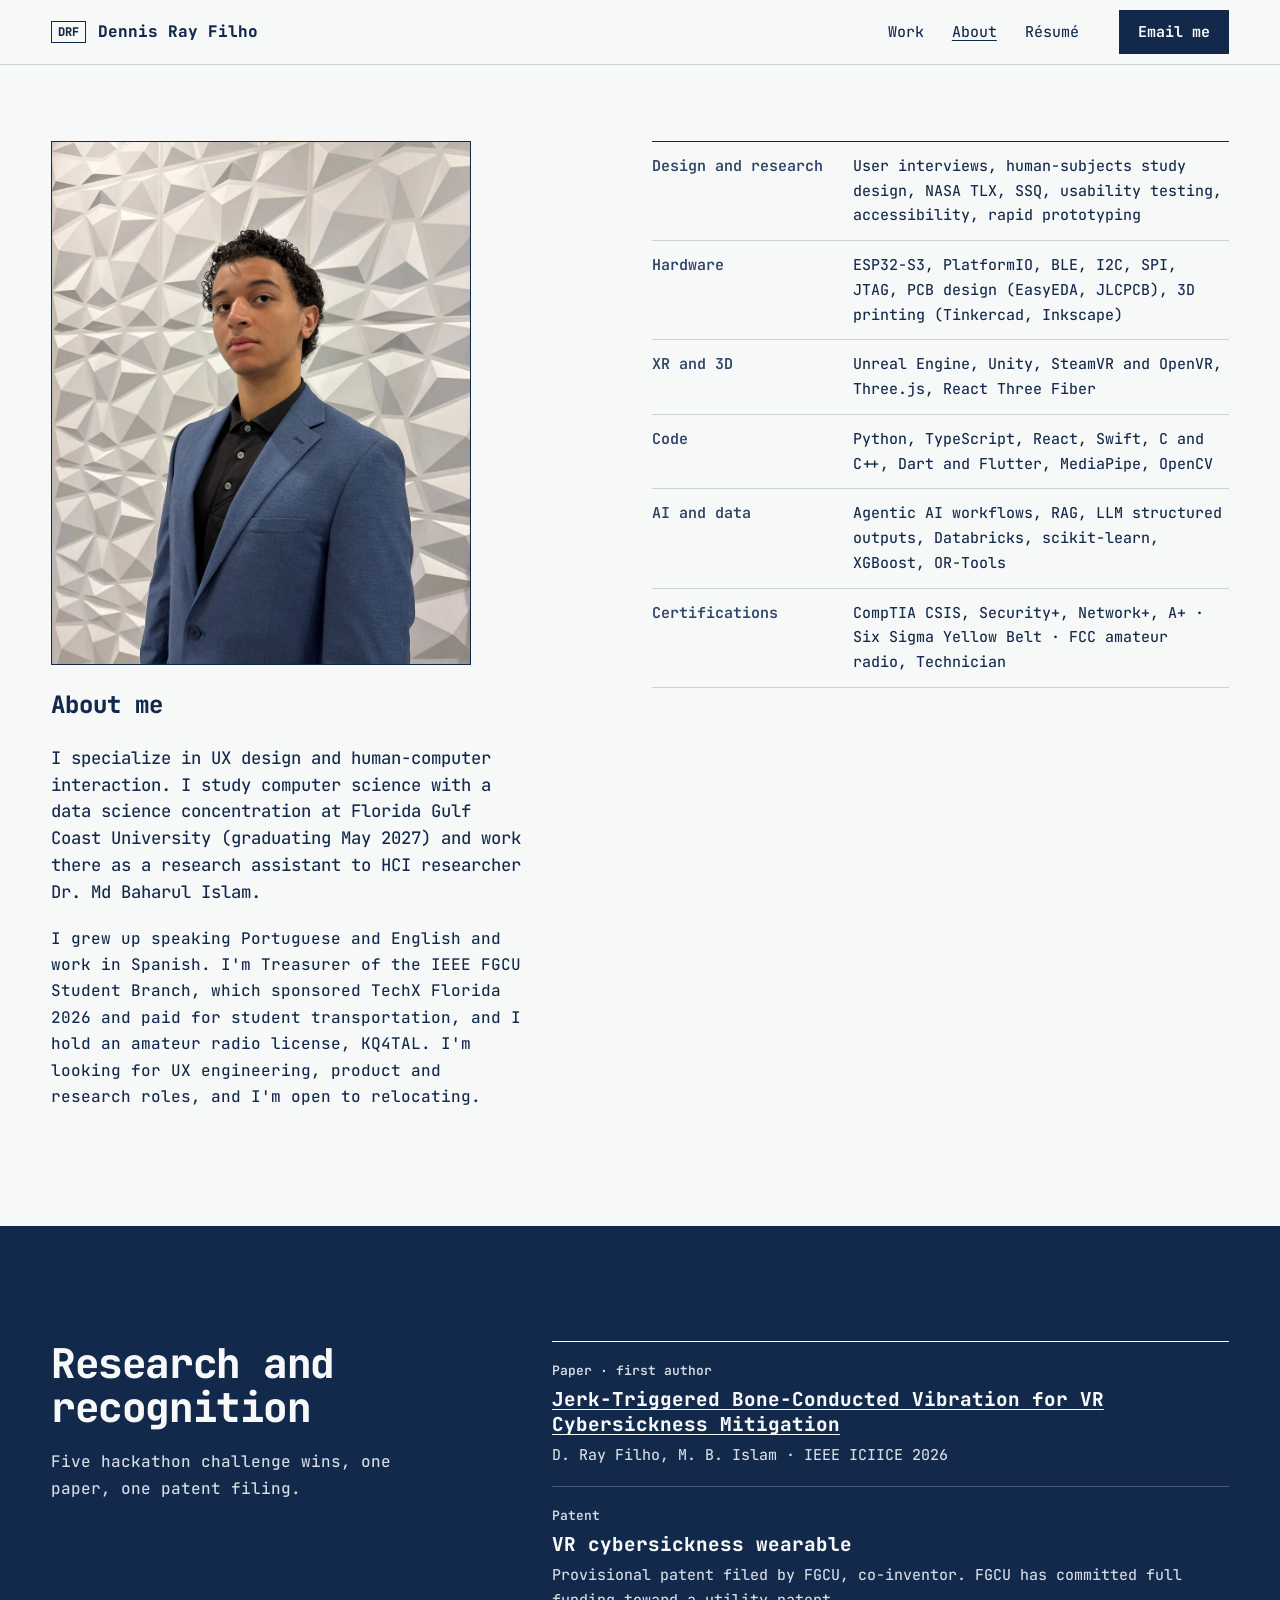
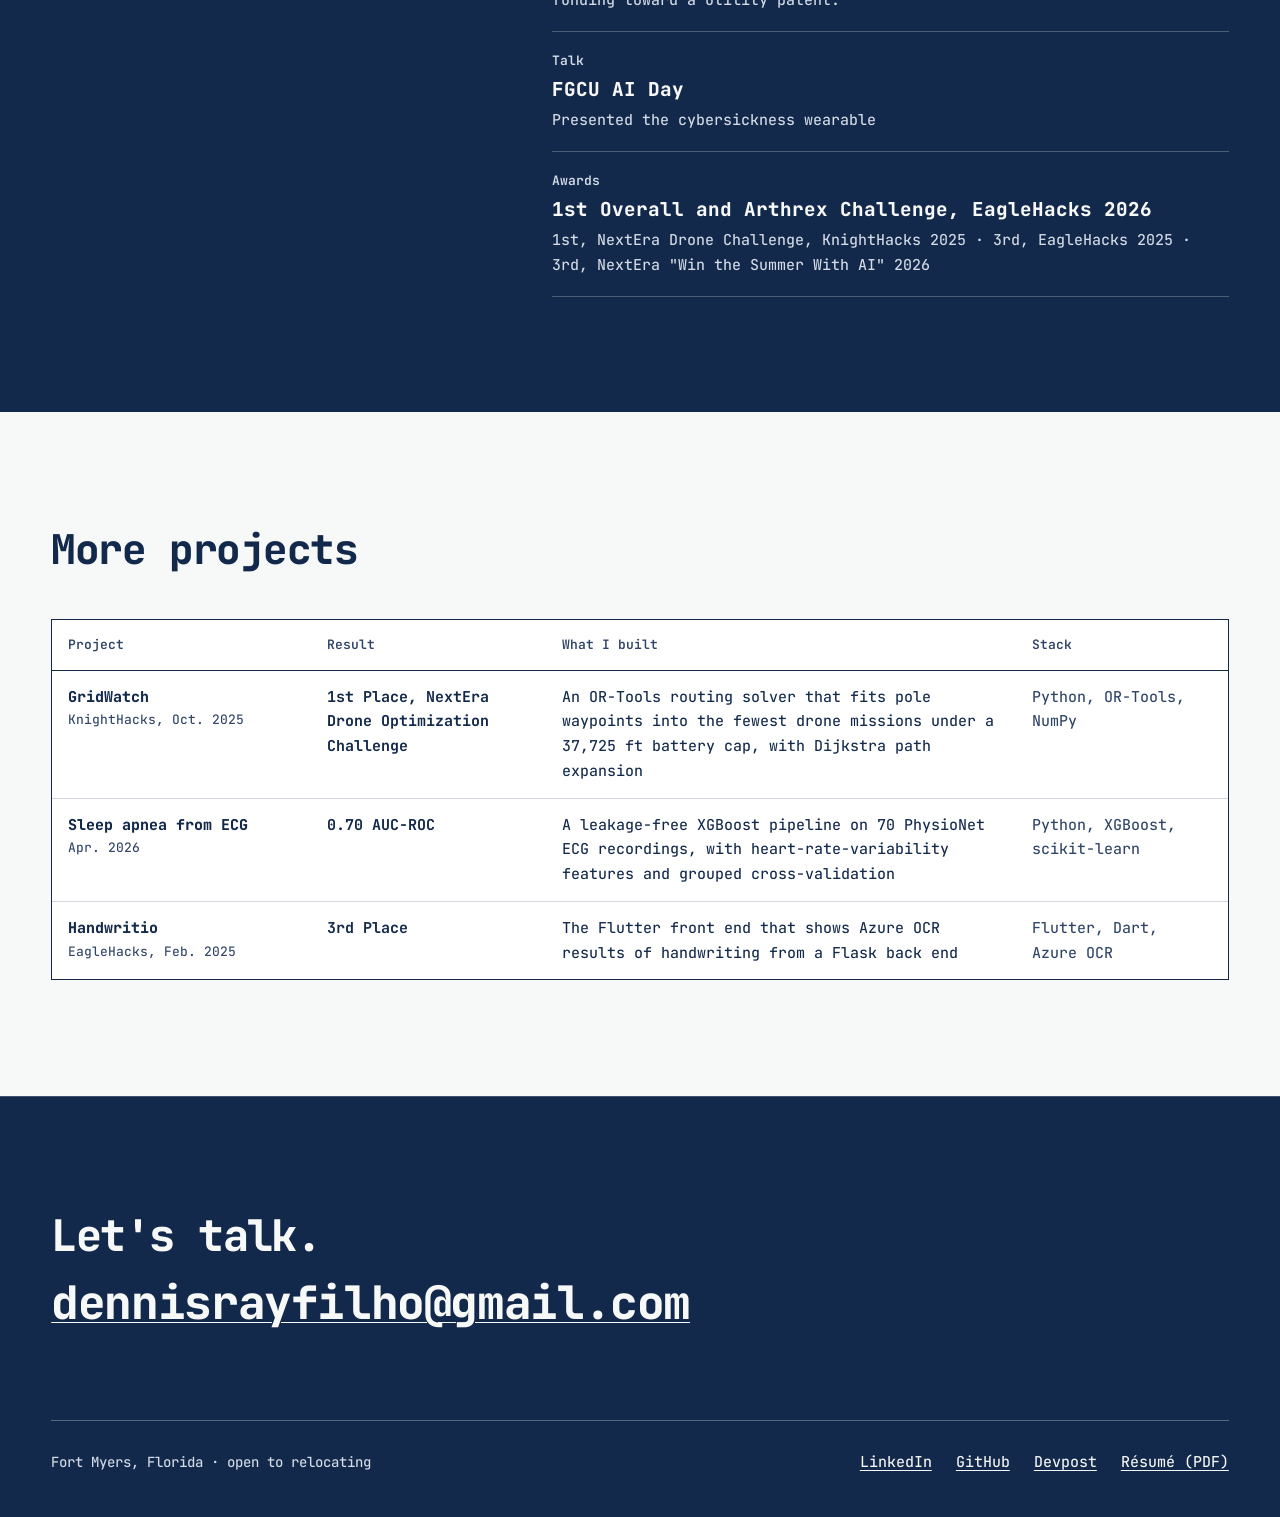
==== about.html @ 3e29326f "New portfolio: short home page with project cards and one page per project - Home: introduction (UX " ====
<!doctype html>
<html lang="en">
<head>
<meta charset="utf-8">
<meta name="viewport" content="width=device-width, initial-scale=1, viewport-fit=cover">
<title>About · Dennis Ray Filho</title>
<meta name="description" content="Dennis Ray Filho: UX design and human-computer interaction, research, awards, skills and smaller projects.">
<meta property="og:title" content="About · Dennis Ray Filho">
<meta property="og:description" content="Dennis Ray Filho: UX design and human-computer interaction, research, awards, skills and smaller projects.">
<meta property="og:image" content="https://dennisr7.github.io/assets/img/og.jpg">
<meta name="theme-color" content="#f7f8f8">
<link rel="icon" href="assets/img/favicon.svg" type="image/svg+xml">
<link rel="preconnect" href="https://fonts.googleapis.com">
<link rel="preconnect" href="https://fonts.gstatic.com" crossorigin>
<link href="https://fonts.googleapis.com/css2?family=JetBrains+Mono:wght@400..800&display=swap" rel="stylesheet">
<link rel="stylesheet" href="assets/site.css">
<script>document.documentElement.classList.add('js')</script>
</head>
<body>
<a class="skip" href="#main">Skip to content</a>

<header class="nav">
  <div class="wrap nav__bar">
    <a class="nav__name" href="index.html"><span class="mark" aria-hidden="true">DRF</span><span>Dennis Ray Filho</span></a>
    <nav aria-label="Main">
      <ul class="nav__links">
        <li><a href="index.html#work">Work</a></li>
        <li><a href="about.html" aria-current="page">About</a></li>
        <li class="opt"><a href="assets/Dennis_Ray_Filho_Resume.pdf">Résumé</a></li>
      </ul>
    </nav>
    <a class="btn btn--primary nav__cta" href="mailto:dennisrayfilho@gmail.com">Email me</a>
  </div>
</header>

<main id="main">
  <!-- about -->
  <section class="section page-top" id="about" aria-labelledby="about-h">
    <div class="wrap grid">
      <div class="span-5 stack">
        <figure class="about-photo"><img src="assets/img/headshot_portrait.webp" alt="Dennis Ray Filho in a blue blazer and black shirt, against a white geometric wall" width="960" height="1200"></figure>
        <h1 id="about-h">About me</h1>
        <p class="lead">I specialize in UX design and human-computer interaction. I study computer science with a data science concentration at Florida Gulf Coast University (graduating May 2027) and work there as a research assistant to HCI researcher Dr. Md Baharul Islam.</p>
        <p>I grew up speaking Portuguese and English and work in Spanish. I'm Treasurer of the IEEE FGCU Student Branch, which sponsored TechX Florida 2026 and paid for student transportation, and I hold an amateur radio license, KQ4TAL. I'm looking for UX engineering, product and research roles, and I'm open to relocating.</p>
      </div>
      <ul class="span-6 start-7 rows rows--long" aria-label="Skills">
        <li><span>Design and research</span><span>User interviews, human-subjects study design, NASA TLX, SSQ, usability testing, accessibility, rapid prototyping</span></li>
        <li><span>Hardware</span><span>ESP32-S3, PlatformIO, BLE, I2C, SPI, JTAG, PCB design (EasyEDA, JLCPCB), 3D printing (Tinkercad, Inkscape)</span></li>
        <li><span>XR and 3D</span><span>Unreal Engine, Unity, SteamVR and OpenVR, Three.js, React Three Fiber</span></li>
        <li><span>Code</span><span>Python, TypeScript, React, Swift, C and C++, Dart and Flutter, MediaPipe, OpenCV</span></li>
        <li><span>AI and data</span><span>Agentic AI workflows, RAG, LLM structured outputs, Databricks, scikit-learn, XGBoost, OR-Tools</span></li>
        <li><span>Certifications</span><span>CompTIA CSIS, Security+, Network+, A+ · Six Sigma Yellow Belt · FCC amateur radio, Technician</span></li>
      </ul>
    </div>
  </section>

  <!-- research and recognition -->
  <section class="section band" id="research" aria-labelledby="research-h">
    <div class="wrap grid">
      <div class="span-4 stack">
        <h2 id="research-h">Research and recognition</h2>
        <p>Five hackathon challenge wins, one paper, one patent filing.</p>
      </div>
      <ul class="span-7 start-6 pubs">
        <li><span class="t-label">Paper · first author</span><a href="https://doi.org/10.1109/ICIICE69672.2026.11565340">Jerk-Triggered Bone-Conducted Vibration for VR Cybersickness Mitigation</a><span>D. Ray Filho, M. B. Islam · IEEE ICIICE 2026</span></li>
        <li><span class="t-label">Patent</span><b>VR cybersickness wearable</b><span>Provisional patent filed by FGCU, co-inventor. FGCU has committed full funding toward a utility patent.</span></li>
        <li><span class="t-label">Talk</span><b>FGCU AI Day</b><span>Presented the cybersickness wearable</span></li>
        <li><span class="t-label">Awards</span><b>1st Overall and Arthrex Challenge, EagleHacks 2026</b><span>1st, NextEra Drone Challenge, KnightHacks 2025 · 3rd, EagleHacks 2025 · 3rd, NextEra "Win the Summer With AI" 2026</span></li>
      </ul>
    </div>
  </section>

  <!-- more work: a table, because these are facts to scan -->
  <section class="section" id="more" aria-labelledby="more-h">
    <div class="wrap">
      <div class="section-head"><h2 id="more-h">More projects</h2></div>
      <div class="table-wrap">
        <table class="projects">
          <thead><tr><th scope="col">Project</th><th scope="col">Result</th><th scope="col">What I built</th><th scope="col">Stack</th></tr></thead>
          <tbody>
            <tr><th scope="row">GridWatch<small>KnightHacks, Oct. 2025</small></th><td>1st Place, NextEra Drone Optimization Challenge</td><td>An OR-Tools routing solver that fits pole waypoints into the fewest drone missions under a 37,725 ft battery cap, with Dijkstra path expansion</td><td>Python, OR-Tools, NumPy</td></tr>
            <tr><th scope="row">Sleep apnea from ECG<small>Apr. 2026</small></th><td>0.70 AUC-ROC</td><td>A leakage-free XGBoost pipeline on 70 PhysioNet ECG recordings, with heart-rate-variability features and grouped cross-validation</td><td>Python, XGBoost, scikit-learn</td></tr>
            <tr><th scope="row">Handwritio<small>EagleHacks, Feb. 2025</small></th><td>3rd Place</td><td>The Flutter front end that shows Azure OCR results of handwriting from a Flask back end</td><td>Flutter, Dart, Azure OCR</td></tr>
          </tbody>
        </table>
      </div>
    </div>
  </section>
</main>

<footer class="foot" id="contact" aria-labelledby="contact-h">
  <div class="wrap">
    <h2 id="contact-h" class="foot__h">Let's talk.</h2>
    <a class="foot__mail" href="mailto:dennisrayfilho@gmail.com">dennisrayfilho@gmail.com</a>
    <div class="foot__row">
      <p>Fort Myers, Florida · open to relocating</p>
      <ul>
        <li><a href="https://www.linkedin.com/in/dennis-ray-filho-09258727b">LinkedIn</a></li>
        <li><a href="https://github.com/dennisr7">GitHub</a></li>
        <li><a href="https://devpost.com/dennisr7">Devpost</a></li>
        <li><a href="assets/Dennis_Ray_Filho_Resume.pdf">Résumé (PDF)</a></li>
      </ul>
    </div>
  </div>
</footer>
</body>
</html>
---- assets/site.css ----
/* Dennis Ray Filho, portfolio.
   Look borrowed from the Hook site (v6) on purpose: the earhook is the same design, so the portfolio
   speaks the device's language. Navy ink on drafting paper, JetBrains Mono, square corners,
   ruled strips instead of cards, one navy band as the accent.
   Light only: the turning frames and the photos are rendered on this paper colour. */

:root {
  --paper: #f7f8f8;
  --surface: #ffffff;
  --ink: #13294b;
  --muted: #2f4466;
  --rule: color-mix(in srgb, var(--ink) 18%, transparent);
  --rule-strong: var(--ink);
  --band: #13294b;
  --band-ink: #f7f8f8;
  --band-muted: #d6dde7;
  --font: "JetBrains Mono", ui-monospace, "SFMono-Regular", Menlo, Consolas, monospace;
  --gutter: clamp(16px, 2vw, 24px);
  --pad: clamp(16px, 4vw, 80px);
  --sec: clamp(64px, 9vw, 128px);
  --nav-h: 64px;
}

*, *::before, *::after { box-sizing: border-box; }
html { -webkit-text-size-adjust: 100%; scroll-padding-top: calc(var(--nav-h) + 16px); }
@media (prefers-reduced-motion: no-preference) { html { scroll-behavior: smooth; } }
body { margin: 0; background: var(--paper); color: var(--ink); font-family: var(--font); font-size: 16px; line-height: 1.65; font-weight: 450; }
img, svg, canvas { max-width: 100%; }
h1, h2, h3 { margin: 0; font-weight: 750; color: var(--ink); text-wrap: balance; }
h2 { font-size: clamp(28px, 3.2vw, 46px); line-height: 1.08; letter-spacing: -0.035em; }
h3 { font-size: clamp(17px, 1.4vw, 20px); line-height: 1.3; letter-spacing: -0.01em; }
p { margin: 0; max-width: 62ch; }
a { color: var(--ink); text-decoration: underline; text-underline-offset: 3px; text-decoration-thickness: 1px; }
a:hover { text-decoration-thickness: 2px; }
b { font-weight: 700; }

/* every control shows it can be used, and where the keyboard is */
a[href], button, summary, label[for] { cursor: pointer; }
button[disabled] { cursor: not-allowed; }
:focus-visible { outline: 2px solid var(--ink); outline-offset: 3px; }
.band :focus-visible, .foot :focus-visible { outline-color: var(--band-ink); }

.skip { position: absolute; left: 12px; top: -60px; z-index: 50; background: var(--ink); color: var(--paper); padding: 10px 14px; }
.skip:focus { top: 12px; }

.wrap { width: 100%; max-width: 1360px; margin-inline: auto; padding-inline: var(--pad); }
.grid { display: grid; grid-template-columns: repeat(12, minmax(0, 1fr)); column-gap: var(--gutter); row-gap: 28px; }
.grid > * { grid-column: 1 / -1; min-width: 0; }
@media (min-width: 1024px) {
  /* the span sets the end and the start class the start, so the two combine */
  .grid > [class*="span-"] { grid-column-start: auto; }
  .span-3 { grid-column-end: span 3; } .span-4 { grid-column-end: span 4; } .span-5 { grid-column-end: span 5; }
  .span-6 { grid-column-end: span 6; } .span-7 { grid-column-end: span 7; } .span-8 { grid-column-end: span 8; }
  .grid > .span-12 { grid-column: 1 / -1; }
  .grid > .start-5 { grid-column-start: 5; } .grid > .start-9 { grid-column-start: 9; } .grid > .start-6 { grid-column-start: 6; } .grid > .start-7 { grid-column-start: 7; } .grid > .start-8 { grid-column-start: 8; }
}
.stack { display: grid; gap: 20px; align-content: start; }

/* small lowercase labels, as on the Hook's figures; no wide tracking */
.t-label { display: block; font-size: 13px; font-weight: 600; color: var(--muted); letter-spacing: 0; }
.lead { font-size: clamp(17px, 1.35vw, 19px); line-height: 1.55; }
.meta { font-size: 13px; color: var(--muted); }
.note { padding: 12px 0; border-top: 1px solid var(--rule); border-bottom: 1px solid var(--rule); font-size: 15px; }

/* ---------- buttons: square, navy, 44px tall ---------- */
.btn { display: inline-flex; align-items: center; justify-content: center; min-height: 44px; padding: 10px 22px; border: 1.5px solid var(--ink); font: inherit; font-size: 15px; font-weight: 700; text-decoration: none; line-height: 1.2; transition: background .15s, color .15s; }
.btn--primary { background: var(--ink); color: var(--paper); }
.btn--primary:hover { background: #0b1a33; color: var(--paper); }
.btn--secondary, .btn--small { background: var(--surface); color: var(--ink); border-color: var(--rule); }
.btn--secondary:hover, .btn--small:hover { border-color: var(--ink); }
.btn:active { transform: translateY(1px); }
.btn--small { min-height: 44px; padding: 8px 14px; font-size: 13px; }
.btn-row { display: flex; flex-wrap: wrap; gap: 12px; }

/* ---------- nav ---------- */
.nav { position: fixed; inset: 0 0 auto; z-index: 20; background: color-mix(in srgb, var(--paper) 94%, transparent); border-bottom: 1px solid var(--rule); }
.nav__bar { height: var(--nav-h); display: flex; align-items: center; gap: 28px; }
.nav__name { display: inline-flex; align-items: center; gap: 12px; font-weight: 750; text-decoration: none; min-height: 44px; }
.mark { border: 1.5px solid var(--ink); padding: 1px 6px; font-size: 12px; line-height: 1.5; }
.nav nav { margin-left: auto; }
.nav__links { list-style: none; margin: 0; padding: 0; display: flex; gap: 4px; }
.nav__links a { display: inline-flex; align-items: center; min-height: 44px; padding: 0 12px; text-decoration: none; font-size: 15px; }
.nav__links a:hover, .nav__links a[aria-current] { text-decoration: underline; }
.nav__cta { padding-inline: 18px; }
@media (max-width: 860px) { .nav__links .opt { display: none; } }
@media (max-width: 560px) {
  .nav__bar { gap: 8px; }
  .nav__name span:last-child { display: none; }
  .nav__links a { padding: 0 10px; font-size: 14px; }
  .nav__cta { padding-inline: 12px; font-size: 14px; }
}

/* ---------- sections ---------- */
.section, .case { padding-block: var(--sec); }
.section-head { display: grid; gap: 14px; margin-bottom: clamp(28px, 4vw, 48px); max-width: 62ch; }
.case + .case, .case + .section, .section + .case, .section + .section { border-top: 1px solid var(--rule); }
.band + .section, .section + .band, .case + .band, .band + .case { border-top: 0; }
.case--surface { background: var(--surface); }
.case__head { margin-bottom: clamp(36px, 5vw, 64px); align-items: start; }
.case__head h2 { margin-top: 14px; font-size: clamp(30px, 3.8vw, 54px); letter-spacing: -0.04em; }

/* ---------- the opening: the scroll stage (from the Hook site) ---------- */
.scrub { position: relative; height: 420vh; background: var(--paper); }
.scrub__stage { position: sticky; top: 0; height: 100vh; height: 100svh; overflow: hidden; }
.scrub__grid { height: 100%; display: grid; grid-template-columns: repeat(12, minmax(0, 1fr)); column-gap: var(--gutter); align-items: center; padding-top: var(--nav-h); }
.scrub__copy { grid-column: 1 / span 5; position: relative; height: min(560px, 74svh); }
.scrub__chap { position: absolute; left: 0; right: 0; top: 50%; transform: translateY(calc(-50% + 16px)); opacity: 0; visibility: hidden; transition: opacity .45s ease, transform .45s ease, visibility 0s linear .45s; display: grid; gap: 18px; }
.scrub__chap.is-on { opacity: 1; visibility: visible; transform: translateY(-50%); transition: opacity .45s ease, transform .45s ease, visibility 0s; }
.scrub__chap h1 { font-size: clamp(34px, 4.2vw, 62px); line-height: 1.04; letter-spacing: -0.045em; }
.scrub__chap h2 { font-size: clamp(28px, 3vw, 44px); }
.scrub__chap p { color: var(--muted); max-width: 46ch; }
.scrub__chap .btn-row { margin-top: 10px; }
.scrub__view { grid-column: 6 / span 7; position: relative; aspect-ratio: 1 / 1; width: min(100%, calc(100svh - 112px)); justify-self: center; }
.scrub__view > * { position: absolute; inset: 0; width: 100%; height: 100%; display: block; }
.scrub__view canvas:not(.is-ready) { opacity: 0; }
.scrub__view svg { overflow: visible; pointer-events: none; }
.scrub__meter { position: absolute; left: 0; bottom: 0; display: flex; gap: 6px; }
.scrub__meter i { width: 18px; height: 2px; background: var(--rule); transition: background .3s; }
.scrub__meter i.is-on { background: var(--ink); }
.co { opacity: 0; transition: opacity .35s ease; }
.co.is-on { opacity: 1; }
.co polyline { stroke: var(--ink); stroke-width: 1.6; fill: none; vector-effect: non-scaling-stroke; }
.co circle { fill: var(--paper); stroke: var(--ink); stroke-width: 1.6; vector-effect: non-scaling-stroke; }
.co text { font-family: var(--font); font-size: 22px; fill: var(--ink); }
@media (max-width: 1023px) {
  .scrub { height: 380vh; }
  .scrub__grid { grid-template-columns: minmax(0, 1fr); grid-template-rows: auto minmax(0, 1fr); align-items: stretch; padding-top: calc(var(--nav-h) + 4px); padding-bottom: 16px; }
  .scrub__view { grid-column: 1; grid-row: 1; width: min(100%, 40svh); align-self: center; }
  .scrub__copy { grid-column: 1; grid-row: 2; height: auto; min-height: 0; }
  .scrub__chap { top: 8px; transform: translateY(12px); gap: 12px; }
  .scrub__chap.is-on { transform: none; }
  .scrub__chap h1 { font-size: clamp(27px, 6.6vw, 42px); }
  .scrub__chap h2 { font-size: clamp(23px, 5.4vw, 32px); }
  .scrub__chap p { font-size: 15px; line-height: 1.55; }
  .scrub__meter { display: none; }
  .co text { font-size: 30px; }
}
@media (max-width: 639px) { html.js:not(.calm) .scrub__chap .btn--secondary { display: none; } }   /* the résumé stays one tap away in the nav */
@media (max-width: 380px) { .scrub__chap p { font-size: 14px; } .scrub__chap .btn { padding-inline: 14px; } }
/* without the script, or with reduced motion: one still frame, every chapter in order */
html:not(.js) .scrub, html.calm .scrub { height: auto; }
html:not(.js) .scrub__stage, html.calm .scrub__stage { position: static; height: auto; overflow: visible; }
html:not(.js) .scrub__grid, html.calm .scrub__grid { height: auto; padding-block: calc(var(--nav-h) + 40px) 40px; align-items: start; }
html:not(.js) .scrub__copy, html.calm .scrub__copy { height: auto; display: grid; gap: 40px; }
html:not(.js) .scrub__chap, html.calm .scrub__chap { position: static; opacity: 1; visibility: visible; transform: none; }
html:not(.js) .scrub__meter, html.calm .scrub__meter, html:not(.js) .scrub__chap .dup, html.calm .scrub__chap .dup { display: none; }
@media (max-width: 1023px) { html:not(.js) .scrub__copy, html.calm .scrub__copy { grid-row: 2; } }
@media (min-width: 1024px) { html:not(.js) .scrub__view, html.calm .scrub__view { position: sticky; top: calc(var(--nav-h) + 24px); } }

/* ---------- ruled strips, the Hook's "four" ---------- */
.strip { list-style: none; margin: 0; padding: 0; display: grid; border: 1.5px solid var(--ink); background: var(--surface); }
.strip > li { display: grid; gap: 8px; align-content: start; padding: clamp(18px, 2vw, 28px); border-left: 1.5px solid var(--ink); }
.strip > li:first-child { border-left: 0; }
.strip__n { font-size: clamp(28px, 3vw, 40px); font-weight: 800; line-height: 1; letter-spacing: -0.03em; }
.strip b { font-size: clamp(17px, 1.4vw, 20px); line-height: 1.25; }
.strip span:not(.strip__n) { color: var(--muted); font-size: 15px; }
.strip--4 { grid-template-columns: repeat(4, minmax(0, 1fr)); }
.index > li { padding: 0; }
.index a { display: grid; gap: 10px; align-content: start; height: 100%; padding: clamp(18px, 2vw, 28px); text-decoration: none; transition: background .15s; }
.index a:hover { background: color-mix(in srgb, var(--ink) 5%, var(--surface)); }
.index a:hover b { text-decoration: underline; text-underline-offset: 4px; }
.strip--stack > li { border-left: 0; border-top: 1.5px solid var(--ink); grid-template-columns: 56px minmax(0, 1fr); column-gap: 14px; row-gap: 4px; }
.strip--stack > li:first-child { border-top: 0; }
.conds { align-self: start; }
.strip--stack .strip__n { grid-row: span 2; }
@media (max-width: 1023px) and (min-width: 640px) {
  .strip--4 { grid-template-columns: repeat(2, minmax(0, 1fr)); }
  .strip--4 > li:nth-child(3) { border-left: 0; }
  .strip--4 > li:nth-child(n+3) { border-top: 1.5px solid var(--ink); }
}
@media (max-width: 639px) {
  .strip--4 { grid-template-columns: minmax(0, 1fr); }
  .strip--4 > li { border-left: 0; border-top: 1.5px solid var(--ink); }
  .strip--4 > li:first-child { border-top: 0; }
  .index a { grid-template-columns: 48px minmax(0, 1fr); column-gap: 12px; row-gap: 4px; padding: 16px; }
  .index .strip__n { grid-row: span 2; font-size: 26px; }
}

/* ---------- rows: name left, value right ---------- */
.rows { list-style: none; margin: 0; padding: 0; border-top: 1.5px solid var(--ink); }
.rows > li { display: grid; grid-template-columns: minmax(84px, 28%) minmax(0, 1fr); gap: 16px; padding: 12px 0; border-bottom: 1px solid var(--rule); font-size: 15px; }
.rows > li > span:first-child { color: var(--muted); font-weight: 600; }
.rows a { overflow-wrap: anywhere; }
.rows--long > li { grid-template-columns: minmax(120px, 32%) minmax(0, 1fr); }
@media (max-width: 639px) { .rows--long > li { grid-template-columns: minmax(0, 1fr); gap: 2px; } }

/* ---------- case bodies ---------- */
.body { margin-top: clamp(48px, 6vw, 80px); row-gap: 20px; }
.body > h3 { padding-top: 4px; }
.body > :not(h3) { margin-bottom: clamp(28px, 4vw, 52px); }
@media (min-width: 1024px) { .body > h3 { grid-column: 1 / span 3; } }
.txt { display: grid; gap: 16px; }
.decisions { margin: 0; display: grid; border-top: 1.5px solid var(--ink); }
.decisions > div { display: grid; grid-template-columns: minmax(0, 15ch) minmax(0, 1fr); gap: 20px; padding: 16px 0; border-bottom: 1px solid var(--rule); }
.decisions dt { font-weight: 700; }
.decisions dd { margin: 0; color: var(--muted); }
@media (max-width: 639px) { .decisions > div { grid-template-columns: minmax(0, 1fr); gap: 4px; } }

/* photographs, two side by side; the prototype gets the larger share */
.photos { display: grid; grid-template-columns: 7fr 4fr; gap: var(--gutter); align-items: end; }
@media (max-width: 767px) { .photos { grid-template-columns: minmax(0, 1fr); } }
.photo { margin: 0; }
.photo img { display: block; width: 100%; height: auto; background: var(--surface); }
.photo figcaption, .shots figcaption { margin-top: 10px; font-size: 13px; color: var(--muted); }
.photo--drawing img { background: transparent; mix-blend-mode: multiply; max-width: 420px; }

/* the timing chart */
.chart { margin: 0; border: 1.5px solid var(--ink); background: var(--surface); }
.chart svg { display: block; width: 100%; height: auto; padding: 12px 8px 0; }
.chart .ax { font-family: var(--font); font-size: 12px; fill: var(--muted); }
.chart .c-acc, .chart .c-jerk { fill: none; stroke: var(--ink); stroke-width: 2; }
.chart .c-acc { stroke-dasharray: 5 4; }
.chart .base { stroke: var(--rule); }
.chart .burst rect { fill: var(--ink); }
.chart .burst text { font-family: var(--font); font-size: 12px; fill: var(--muted); }
.chart .playhead { stroke: var(--ink); stroke-width: 1; opacity: 0; }
.chart.is-playing .burst { opacity: .18; }
.chart.is-playing .burst.is-hit { opacity: 1; transition: opacity .15s; }
.chart.is-playing .playhead { opacity: .5; }
.chart figcaption { display: flex; flex-wrap: wrap; align-items: center; justify-content: space-between; gap: 10px 16px; padding: 10px 14px; border-top: 1px solid var(--rule); font-size: 13px; color: var(--muted); }
html:not(.js) [data-replay], html.calm [data-replay] { display: none; }

/* the gesture pipeline: five steps on one ruled line */
.pipe { list-style: none; margin: 8px 0 0; padding: 0; display: grid; grid-template-columns: repeat(5, minmax(0, 1fr)); border: 1.5px solid var(--ink); background: var(--surface); counter-reset: s; }
.pipe li { padding: 14px; border-left: 1px solid var(--rule); display: grid; gap: 4px; align-content: start; font-size: 14px; }
.pipe li:first-child { border-left: 0; }
.pipe li::before { counter-increment: s; content: counter(s); font-weight: 800; font-size: 20px; line-height: 1; }
.pipe span { color: var(--muted); }
@media (max-width: 1180px) {
  .pipe { grid-template-columns: minmax(0, 1fr); }
  .pipe li { border-left: 0; border-top: 1px solid var(--rule); grid-template-columns: 28px minmax(0, 12ch) minmax(0, 1fr); column-gap: 12px; align-items: baseline; }
  .pipe li:first-child { border-top: 0; }
}
@media (max-width: 480px) { .pipe li { grid-template-columns: 28px minmax(0, 1fr); } .pipe li span { grid-column: 2; } }

/* the EV reframe: two large ruled halves */
.reframe { display: grid; grid-template-columns: repeat(2, minmax(0, 1fr)); border: 1.5px solid var(--ink); }
.reframe > div { display: grid; gap: 12px; align-content: start; padding: clamp(20px, 3vw, 40px); }
.reframe > div + div { border-left: 1.5px solid var(--ink); background: var(--ink); color: var(--band-ink); }
.reframe > div + div .t-label, .reframe > div + div span:not(.t-label) { color: var(--band-muted); }
.reframe b { font-size: clamp(22px, 2.4vw, 34px); line-height: 1.15; letter-spacing: -0.03em; }
.reframe span:not(.t-label) { color: var(--muted); }
@media (max-width: 639px) { .reframe { grid-template-columns: minmax(0, 1fr); } .reframe > div + div { border-left: 0; border-top: 1.5px solid var(--ink); } }

/* accessibility: two projects side by side */
.pair { display: grid; grid-template-columns: repeat(2, minmax(0, 1fr)); gap: clamp(28px, 5vw, 80px); border-top: 1.5px solid var(--ink); padding-top: 28px; }
@media (max-width: 767px) { .pair { grid-template-columns: minmax(0, 1fr); } }
.pair h3 { font-size: clamp(22px, 2vw, 28px); letter-spacing: -0.03em; }

/* more projects: a table; on a phone each row becomes a block */
.table-wrap { border: 1.5px solid var(--ink); background: var(--surface); }
.projects { width: 100%; border-collapse: collapse; font-size: 15px; }
.projects th, .projects td { text-align: left; vertical-align: top; padding: 14px 16px; border-bottom: 1px solid var(--rule); }
.projects tbody tr:last-child > * { border-bottom: 0; }
.projects thead th { font-size: 13px; color: var(--muted); font-weight: 600; border-bottom: 1.5px solid var(--ink); }
.projects tbody th { font-weight: 750; width: 22%; }
.projects tbody th small { display: block; font-weight: 450; font-size: 13px; color: var(--muted); }
.projects td:nth-child(2) { font-weight: 700; width: 20%; }
.projects td:last-child { color: var(--muted); width: 18%; }
@media (max-width: 767px) {
  .projects thead { position: absolute; width: 1px; height: 1px; overflow: hidden; clip: rect(0 0 0 0); }
  .projects tr { display: grid; gap: 6px; padding: 16px; border-bottom: 1px solid var(--rule); }
  .projects tbody tr:last-child { border-bottom: 0; }
  .projects th, .projects td { display: block; padding: 0; border: 0; width: auto !important; }
}

/* ---------- the navy band ---------- */
.band { background: var(--band); color: var(--band-ink); }
.band h2, .band h3, .band b, .band .strip__n { color: var(--band-ink); }
.band p, .band .t-label { color: var(--band-muted); }
.band a { color: var(--band-ink); }
.stats { margin: 0; display: grid; grid-template-columns: repeat(2, minmax(0, 1fr)); border-top: 1.5px solid var(--band-ink); }
.stats > div { padding: 18px 0 20px; border-bottom: 1px solid color-mix(in srgb, var(--band-ink) 25%, transparent); display: grid; gap: 6px; }
.stats > div:nth-child(odd) { padding-right: 16px; }
.stats > div:nth-child(even) { padding-left: 16px; border-left: 1px solid color-mix(in srgb, var(--band-ink) 25%, transparent); }
.stats dt { font-size: 13px; color: var(--band-muted); order: 2; }
.stats dd { margin: 0; font-size: clamp(30px, 3.6vw, 52px); font-weight: 800; line-height: 1; letter-spacing: -0.04em; }
.shots { display: grid; grid-template-columns: 5fr 3fr 4fr; gap: var(--gutter); align-items: end; margin-top: clamp(24px, 4vw, 48px); }
.shots figure { margin: 0; }
.shots img { display: block; width: 100%; height: auto; background: var(--surface); }
.band .shots figcaption { color: var(--band-muted); }
@media (max-width: 767px) { .shots { grid-template-columns: minmax(0, 1fr) minmax(0, 1fr); } .shots figure:first-child { grid-column: 1 / -1; } }
.pubs { list-style: none; margin: 0; padding: 0; border-top: 1.5px solid var(--band-ink); }
.pubs li { display: grid; gap: 6px; padding: 18px 0; border-bottom: 1px solid color-mix(in srgb, var(--band-ink) 25%, transparent); }
.pubs a, .pubs b { font-size: clamp(17px, 1.5vw, 21px); font-weight: 750; line-height: 1.3; }
.pubs span:not(.t-label) { color: var(--band-muted); font-size: 15px; }

/* ---------- footer ---------- */
.foot { background: var(--band); color: var(--band-ink); padding-block: clamp(64px, 9vw, 120px) 32px; border-top: 1px solid color-mix(in srgb, var(--band-ink) 20%, transparent); }
.foot a { color: var(--band-ink); }
.foot__h { color: var(--band-ink); font-size: clamp(30px, 3.4vw, 48px); }
.foot__mail { display: inline-block; margin-top: 16px; font-size: clamp(20px, 3.6vw, 48px); font-weight: 750; letter-spacing: -0.03em; line-height: 1.2; overflow-wrap: anywhere; }
.foot__row { margin-top: clamp(48px, 7vw, 96px); padding-top: 20px; border-top: 1px solid color-mix(in srgb, var(--band-ink) 30%, transparent); display: flex; flex-wrap: wrap; justify-content: space-between; align-items: center; gap: 12px 32px; }
.foot__row p { color: var(--band-muted); font-size: 14px; }
.foot__row ul { list-style: none; margin: 0; padding: 0; display: flex; flex-wrap: wrap; gap: 0 24px; }
.foot__row ul a { display: inline-flex; align-items: center; min-height: 44px; font-size: 15px; }

/* ---------- home: the introduction ---------- */
.intro { padding-block: calc(var(--nav-h) + clamp(40px, 7vw, 104px)) 0; }
.intro__grid { align-items: end; }
.intro h1 { font-size: clamp(34px, 4.6vw, 66px); line-height: 1.04; letter-spacing: -0.045em; }
.intro__text .lead { color: var(--muted); }
.intro__text .btn-row { margin-top: 8px; }
.portrait { margin: 0; }
.portrait img { display: block; width: 100%; height: auto; aspect-ratio: 4 / 5; object-fit: cover; border: 1.5px solid var(--ink); background: var(--surface); }
@media (max-width: 1023px) {
  .portrait { grid-row: 1; max-width: 220px; }
}
/* highlights: a ruled sheet; the 1.5px gaps are the rules, so any column count stays closed */
.facts { list-style: none; margin: clamp(40px, 6vw, 80px) 0 0; padding: 0; display: grid; grid-template-columns: repeat(3, minmax(0, 1fr)); gap: 1.5px; background: var(--ink); border: 1.5px solid var(--ink); }
.facts > li { background: var(--surface); padding: clamp(16px, 2vw, 26px); display: grid; gap: 6px; align-content: start; }
.facts b { font-size: clamp(17px, 1.4vw, 20px); line-height: 1.25; }
.facts span:not(.t-label) { color: var(--muted); font-size: 15px; }
@media (max-width: 1023px) { .facts { grid-template-columns: repeat(2, minmax(0, 1fr)); } }
@media (max-width: 639px) { .facts { grid-template-columns: minmax(0, 1fr); } }

/* ---------- home: project cards, each opens its own page ---------- */
.cards { display: grid; grid-template-columns: repeat(2, minmax(0, 1fr)); gap: var(--gutter); }
.card { display: grid; grid-template-rows: auto 1fr; border: 1.5px solid var(--ink); background: var(--surface); color: var(--ink); text-decoration: none; transition: background .15s; }
.card:hover { background: color-mix(in srgb, var(--ink) 4%, var(--surface)); }
.card:hover h3 { text-decoration: underline; text-underline-offset: 4px; text-decoration-thickness: 2px; }
.card__media { aspect-ratio: 16 / 10; overflow: hidden; border-bottom: 1.5px solid var(--ink); background: var(--paper); }
.card__media img { display: block; width: 100%; height: 100%; object-fit: cover; }
.card__media--paper { background: #fff; }
.card__media--paper img { object-position: 50% 58%; }
.card__media--or img { object-position: 58% 50%; }
.card__body { display: grid; gap: 10px; align-content: start; padding: clamp(18px, 2.2vw, 30px); }
.card__body h3 { font-size: clamp(21px, 2vw, 28px); line-height: 1.15; letter-spacing: -0.03em; }
.card__body p { color: var(--muted); }
.card__meta { margin-top: 6px; font-size: 13px; color: var(--muted); }
.card--lead { grid-column: 1 / -1; grid-template-columns: minmax(0, 7fr) minmax(0, 5fr); grid-template-rows: none; }
.card--lead .card__media { aspect-ratio: auto; min-height: 100%; height: clamp(320px, 36vw, 520px); border-bottom: 0; border-right: 1.5px solid var(--ink); }
.card--lead .card__body { align-content: center; }
.card--lead h3 { font-size: clamp(24px, 2.6vw, 38px); }
@media (max-width: 767px) {
  .cards { grid-template-columns: minmax(0, 1fr); }
  .card--lead { grid-template-columns: minmax(0, 1fr); grid-template-rows: auto 1fr; }
  .card--lead .card__media { height: auto; min-height: 0; aspect-ratio: 16 / 10; border-right: 0; border-bottom: 1.5px solid var(--ink); }
}
.after-cards { margin-top: 28px; color: var(--muted); }
.credits { margin-top: 10px; font-size: 13px; color: var(--muted); max-width: 90ch; }

/* ---------- project and about pages ---------- */
.page-top { padding-top: calc(var(--nav-h) + clamp(40px, 6vw, 88px)); }
.case__head h1 { margin-top: 14px; font-size: clamp(32px, 4.4vw, 62px); line-height: 1.04; letter-spacing: -0.045em; }

.hero-fig { margin: 0 0 clamp(8px, 2vw, 16px); }
.hero-fig img { display: block; width: 100%; height: auto; border: 1.5px solid var(--ink); }
.hero-fig figcaption { margin-top: 10px; font-size: 13px; color: var(--muted); }
.loop { list-style: none; margin: 8px 0 0; padding: 0; display: grid; grid-template-columns: repeat(4, minmax(0, 1fr)); border: 1.5px solid var(--ink); background: var(--surface); counter-reset: s; }
.loop li { padding: 14px; border-left: 1px solid var(--rule); display: grid; gap: 4px; align-content: start; font-size: 14px; }
.loop li:first-child { border-left: 0; }
.loop li::before { counter-increment: s; content: counter(s); font-weight: 800; font-size: 20px; line-height: 1; }
.loop span { color: var(--muted); }
@media (max-width: 767px) { .loop { grid-template-columns: minmax(0, 1fr); } .loop li { border-left: 0; border-top: 1px solid var(--rule); } .loop li:first-child { border-top: 0; } }
.next { border-top: 1px solid var(--rule); padding-block: clamp(40px, 6vw, 72px); }
.next a { display: grid; gap: 6px; text-decoration: none; max-width: 40ch; }
.next b { font-size: clamp(22px, 2.6vw, 36px); line-height: 1.12; letter-spacing: -0.03em; }
.next a:hover b { text-decoration: underline; text-underline-offset: 5px; text-decoration-thickness: 2px; }
.about-photo { margin: 0; max-width: 420px; }
@media (max-width: 639px) { .about-photo { max-width: 240px; } }
.about-photo img { display: block; width: 100%; height: auto; border: 1.5px solid var(--ink); }

@media (max-width: 639px) {
  body { font-size: 15px; }
  .section, .case { padding-block: 56px; }
  .grid { row-gap: 20px; }
}
@media (prefers-reduced-motion: reduce) {
  .scrub__chap, .co, .btn, .index a, .card { transition: none; }
}
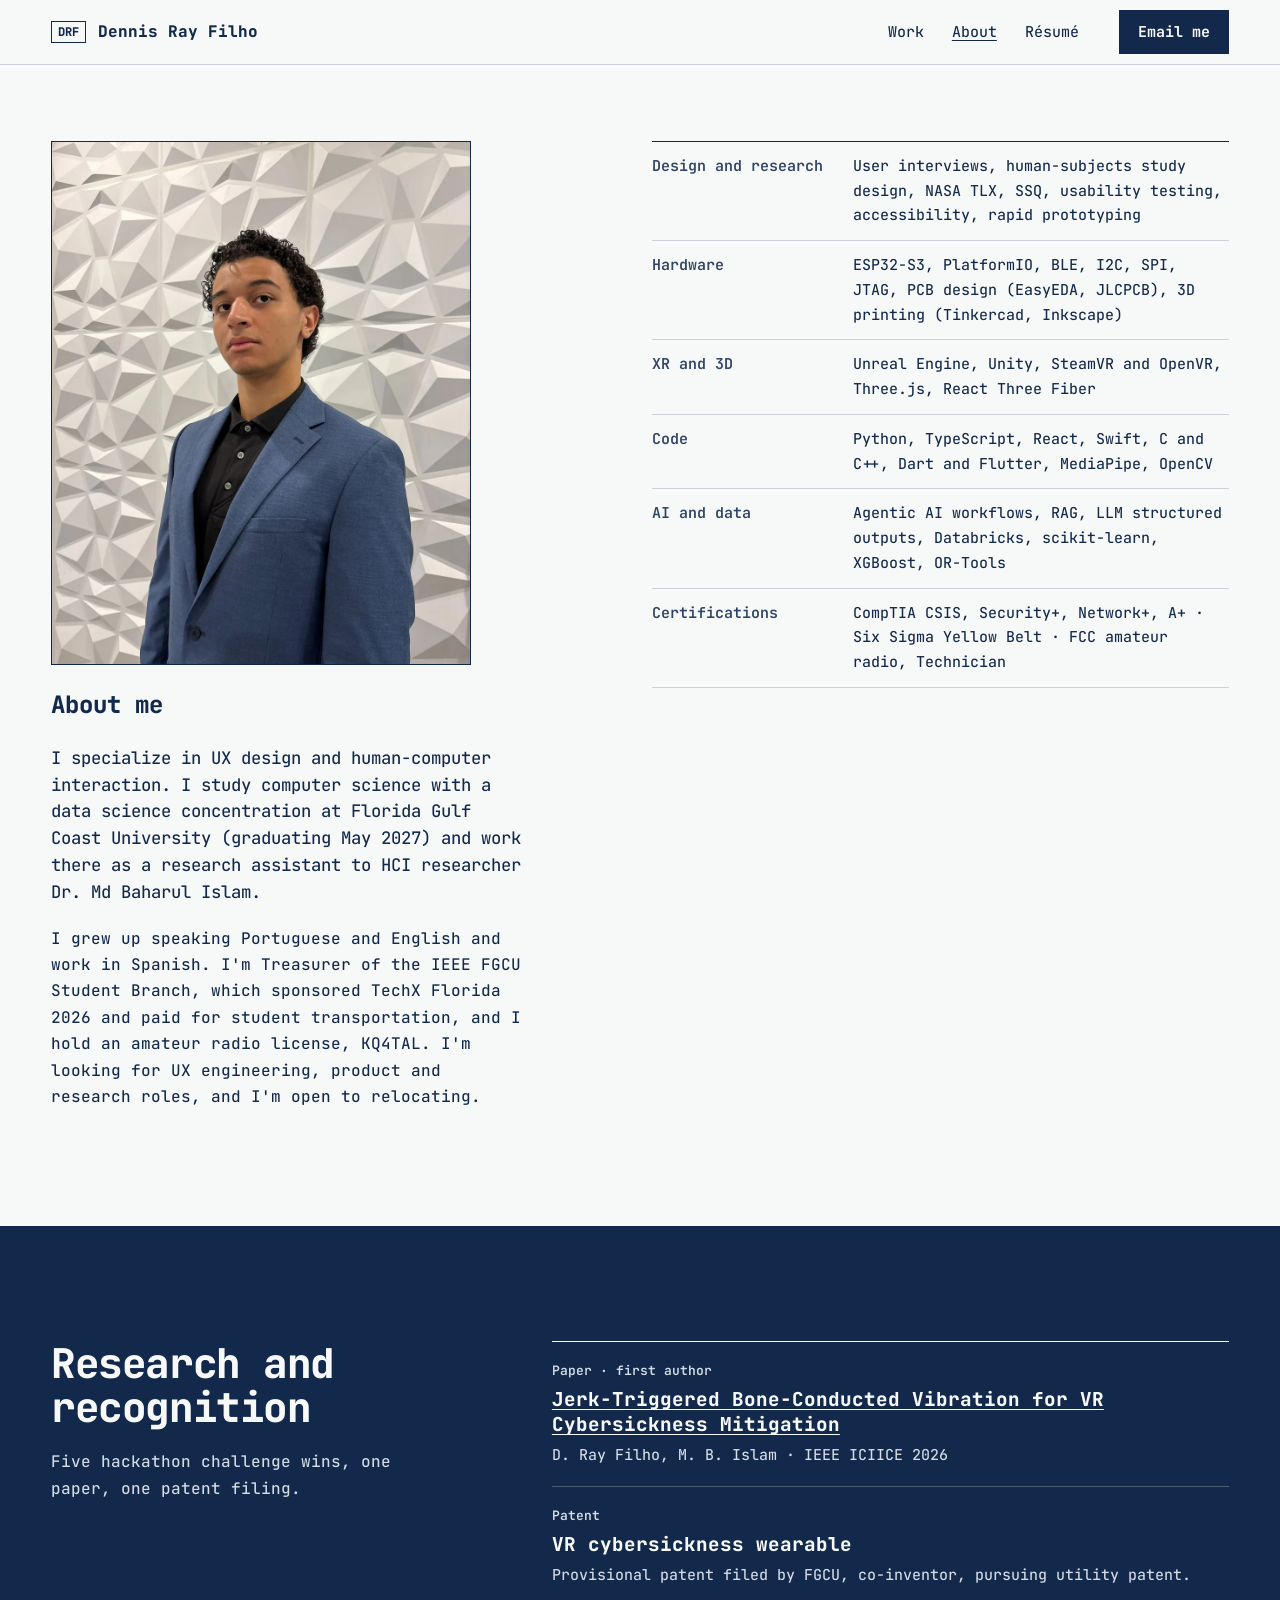
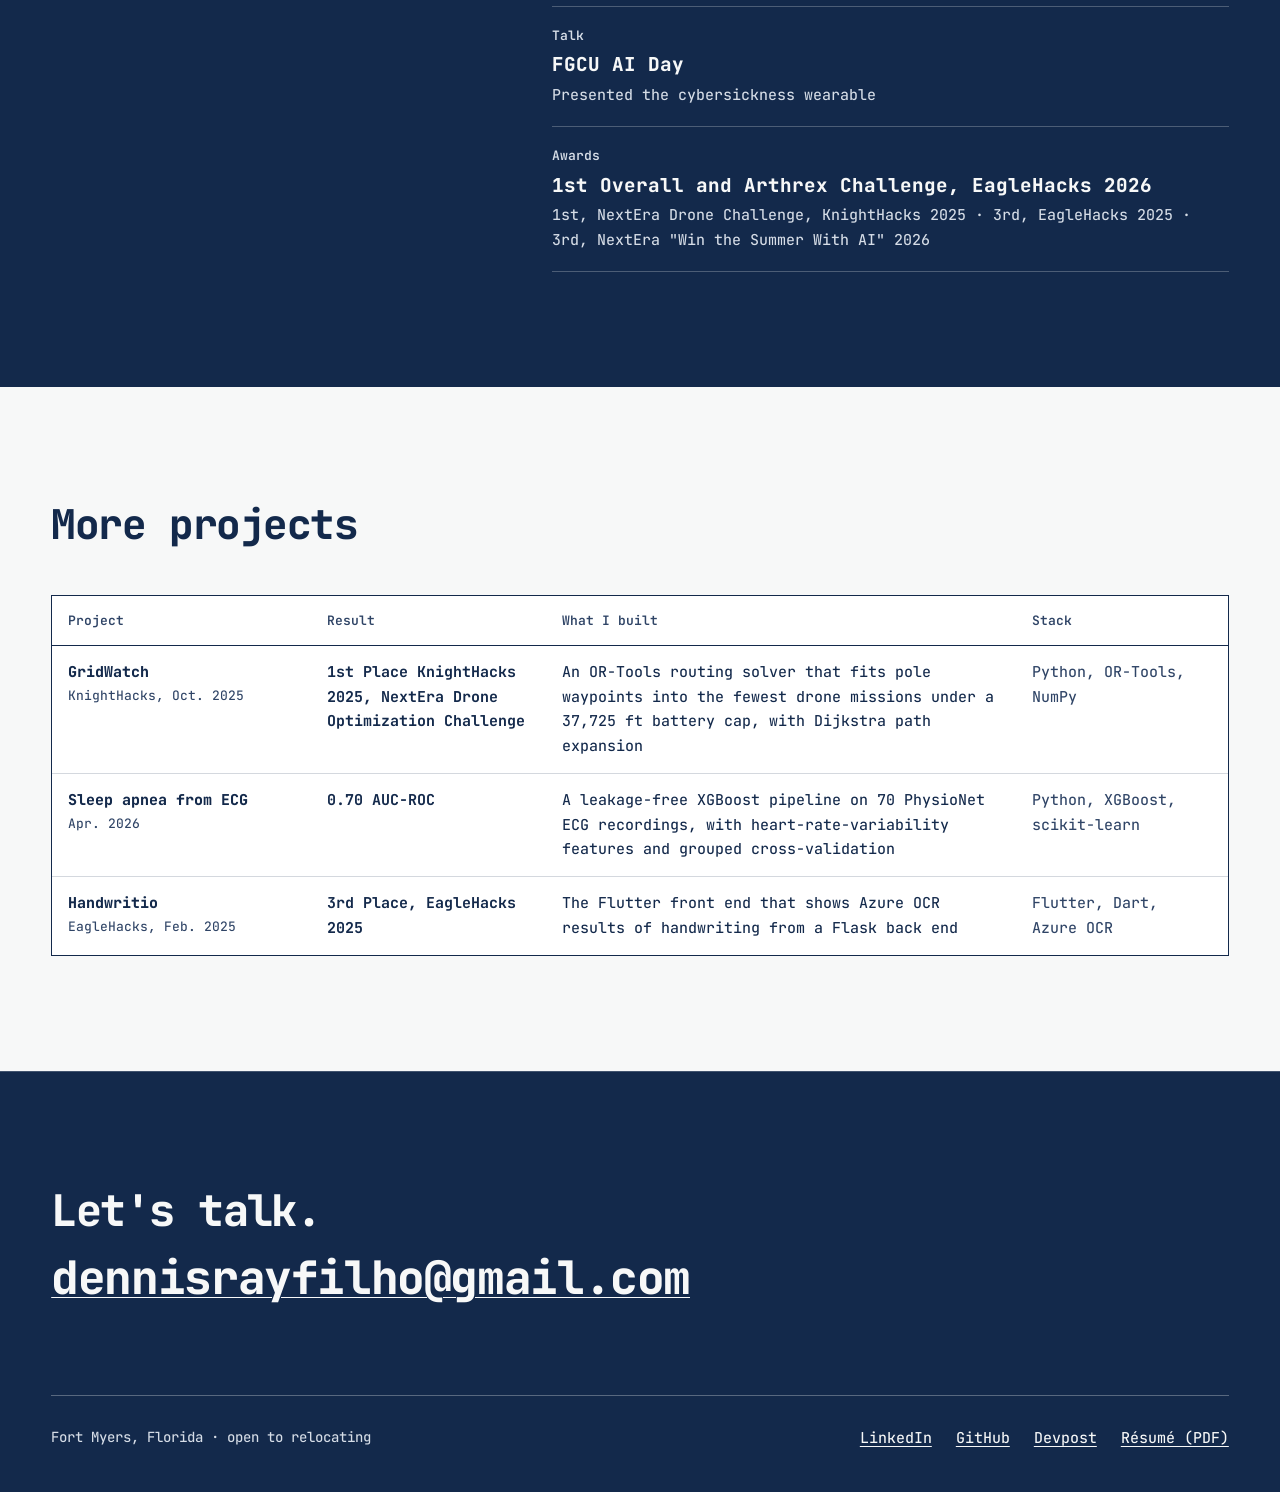
==== commit fe32b61e: "Copy edits: home highlights, about, cybersickness, NextEra, OrthoVision Text changes made in the loc" ====
--- a/about.html
+++ b/about.html
@@ -63,7 +63,7 @@
       </div>
       <ul class="span-7 start-6 pubs">
         <li><span class="t-label">Paper · first author</span><a href="https://doi.org/10.1109/ICIICE69672.2026.11565340">Jerk-Triggered Bone-Conducted Vibration for VR Cybersickness Mitigation</a><span>D. Ray Filho, M. B. Islam · IEEE ICIICE 2026</span></li>
-        <li><span class="t-label">Patent</span><b>VR cybersickness wearable</b><span>Provisional patent filed by FGCU, co-inventor. FGCU has committed full funding toward a utility patent.</span></li>
+        <li><span class="t-label">Patent</span><b>VR cybersickness wearable</b><span>Provisional patent filed by FGCU, co-inventor, pursuing utility patent.</span></li>
         <li><span class="t-label">Talk</span><b>FGCU AI Day</b><span>Presented the cybersickness wearable</span></li>
         <li><span class="t-label">Awards</span><b>1st Overall and Arthrex Challenge, EagleHacks 2026</b><span>1st, NextEra Drone Challenge, KnightHacks 2025 · 3rd, EagleHacks 2025 · 3rd, NextEra "Win the Summer With AI" 2026</span></li>
       </ul>
@@ -78,9 +78,9 @@
         <table class="projects">
           <thead><tr><th scope="col">Project</th><th scope="col">Result</th><th scope="col">What I built</th><th scope="col">Stack</th></tr></thead>
           <tbody>
-            <tr><th scope="row">GridWatch<small>KnightHacks, Oct. 2025</small></th><td>1st Place, NextEra Drone Optimization Challenge</td><td>An OR-Tools routing solver that fits pole waypoints into the fewest drone missions under a 37,725 ft battery cap, with Dijkstra path expansion</td><td>Python, OR-Tools, NumPy</td></tr>
+            <tr><th scope="row">GridWatch<small>KnightHacks, Oct. 2025</small></th><td>1st Place KnightHacks 2025, NextEra Drone Optimization Challenge</td><td>An OR-Tools routing solver that fits pole waypoints into the fewest drone missions under a 37,725 ft battery cap, with Dijkstra path expansion</td><td>Python, OR-Tools, NumPy</td></tr>
             <tr><th scope="row">Sleep apnea from ECG<small>Apr. 2026</small></th><td>0.70 AUC-ROC</td><td>A leakage-free XGBoost pipeline on 70 PhysioNet ECG recordings, with heart-rate-variability features and grouped cross-validation</td><td>Python, XGBoost, scikit-learn</td></tr>
-            <tr><th scope="row">Handwritio<small>EagleHacks, Feb. 2025</small></th><td>3rd Place</td><td>The Flutter front end that shows Azure OCR results of handwriting from a Flask back end</td><td>Flutter, Dart, Azure OCR</td></tr>
+            <tr><th scope="row">Handwritio<small>EagleHacks, Feb. 2025</small></th><td>3rd Place, EagleHacks 2025</td><td>The Flutter front end that shows Azure OCR results of handwriting from a Flask back end</td><td>Flutter, Dart, Azure OCR</td></tr>
           </tbody>
         </table>
       </div>
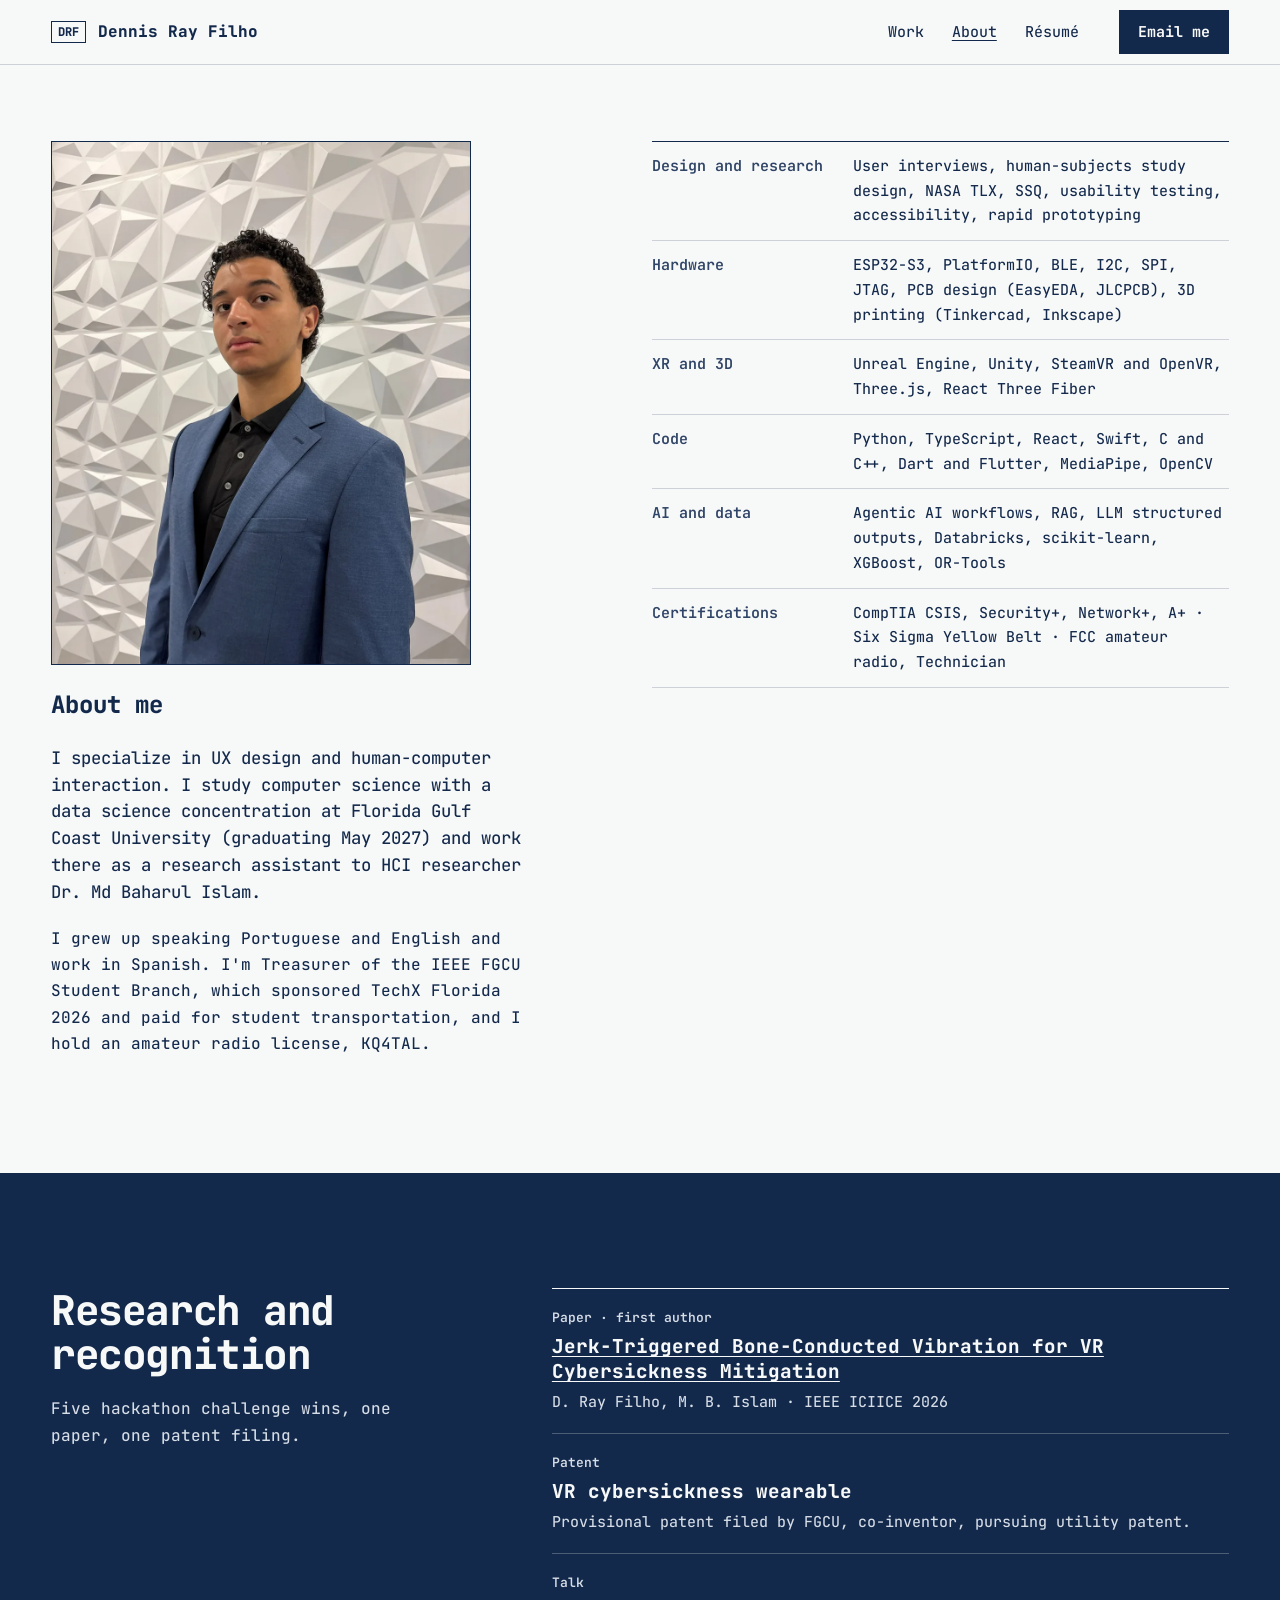
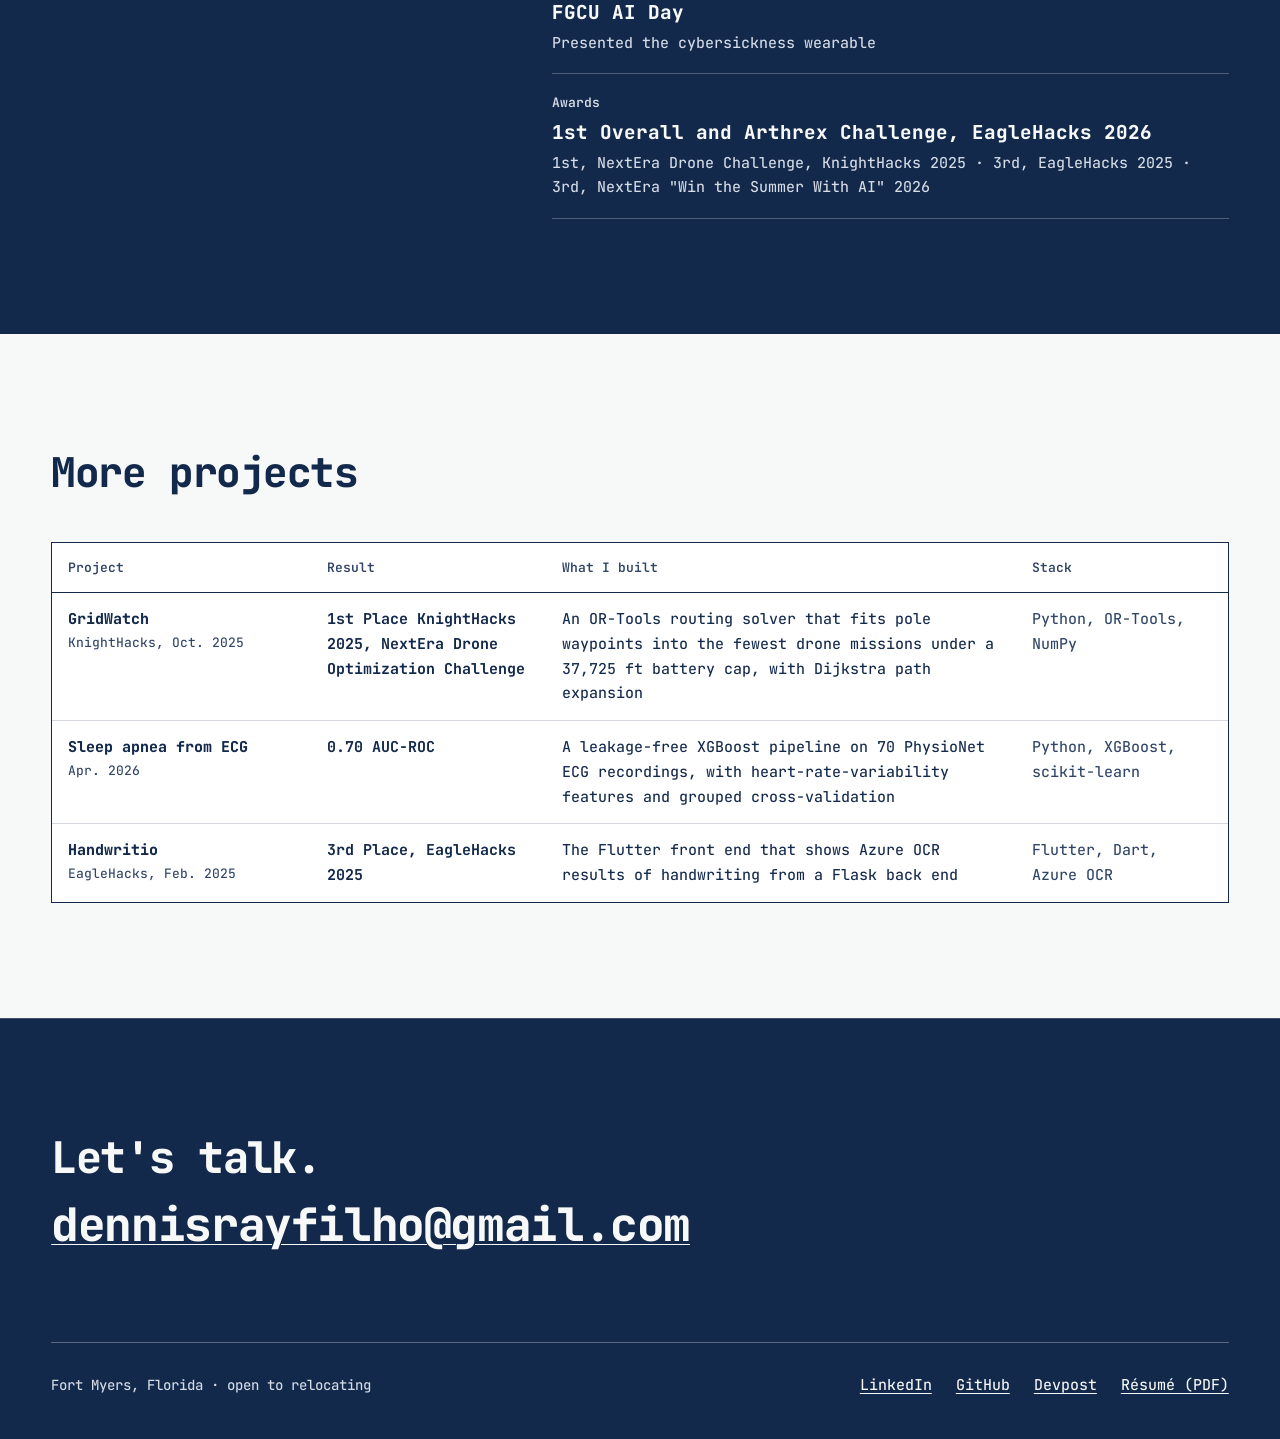
==== commit 3a2a8615: "Remove job-search sentence from About page Co-Authored-By: Claude Opus 5.5 <noreply@anthropic.com> C" ====
--- a/about.html
+++ b/about.html
@@ -41,7 +41,7 @@
         <figure class="about-photo"><img src="assets/img/headshot_portrait.webp" alt="Dennis Ray Filho in a blue blazer and black shirt, against a white geometric wall" width="960" height="1200"></figure>
         <h1 id="about-h">About me</h1>
         <p class="lead">I specialize in UX design and human-computer interaction. I study computer science with a data science concentration at Florida Gulf Coast University (graduating May 2027) and work there as a research assistant to HCI researcher Dr. Md Baharul Islam.</p>
-        <p>I grew up speaking Portuguese and English and work in Spanish. I'm Treasurer of the IEEE FGCU Student Branch, which sponsored TechX Florida 2026 and paid for student transportation, and I hold an amateur radio license, KQ4TAL. I'm looking for UX engineering, product and research roles, and I'm open to relocating.</p>
+        <p>I grew up speaking Portuguese and English and work in Spanish. I'm Treasurer of the IEEE FGCU Student Branch, which sponsored TechX Florida 2026 and paid for student transportation, and I hold an amateur radio license, KQ4TAL.</p>
       </div>
       <ul class="span-6 start-7 rows rows--long" aria-label="Skills">
         <li><span>Design and research</span><span>User interviews, human-subjects study design, NASA TLX, SSQ, usability testing, accessibility, rapid prototyping</span></li>
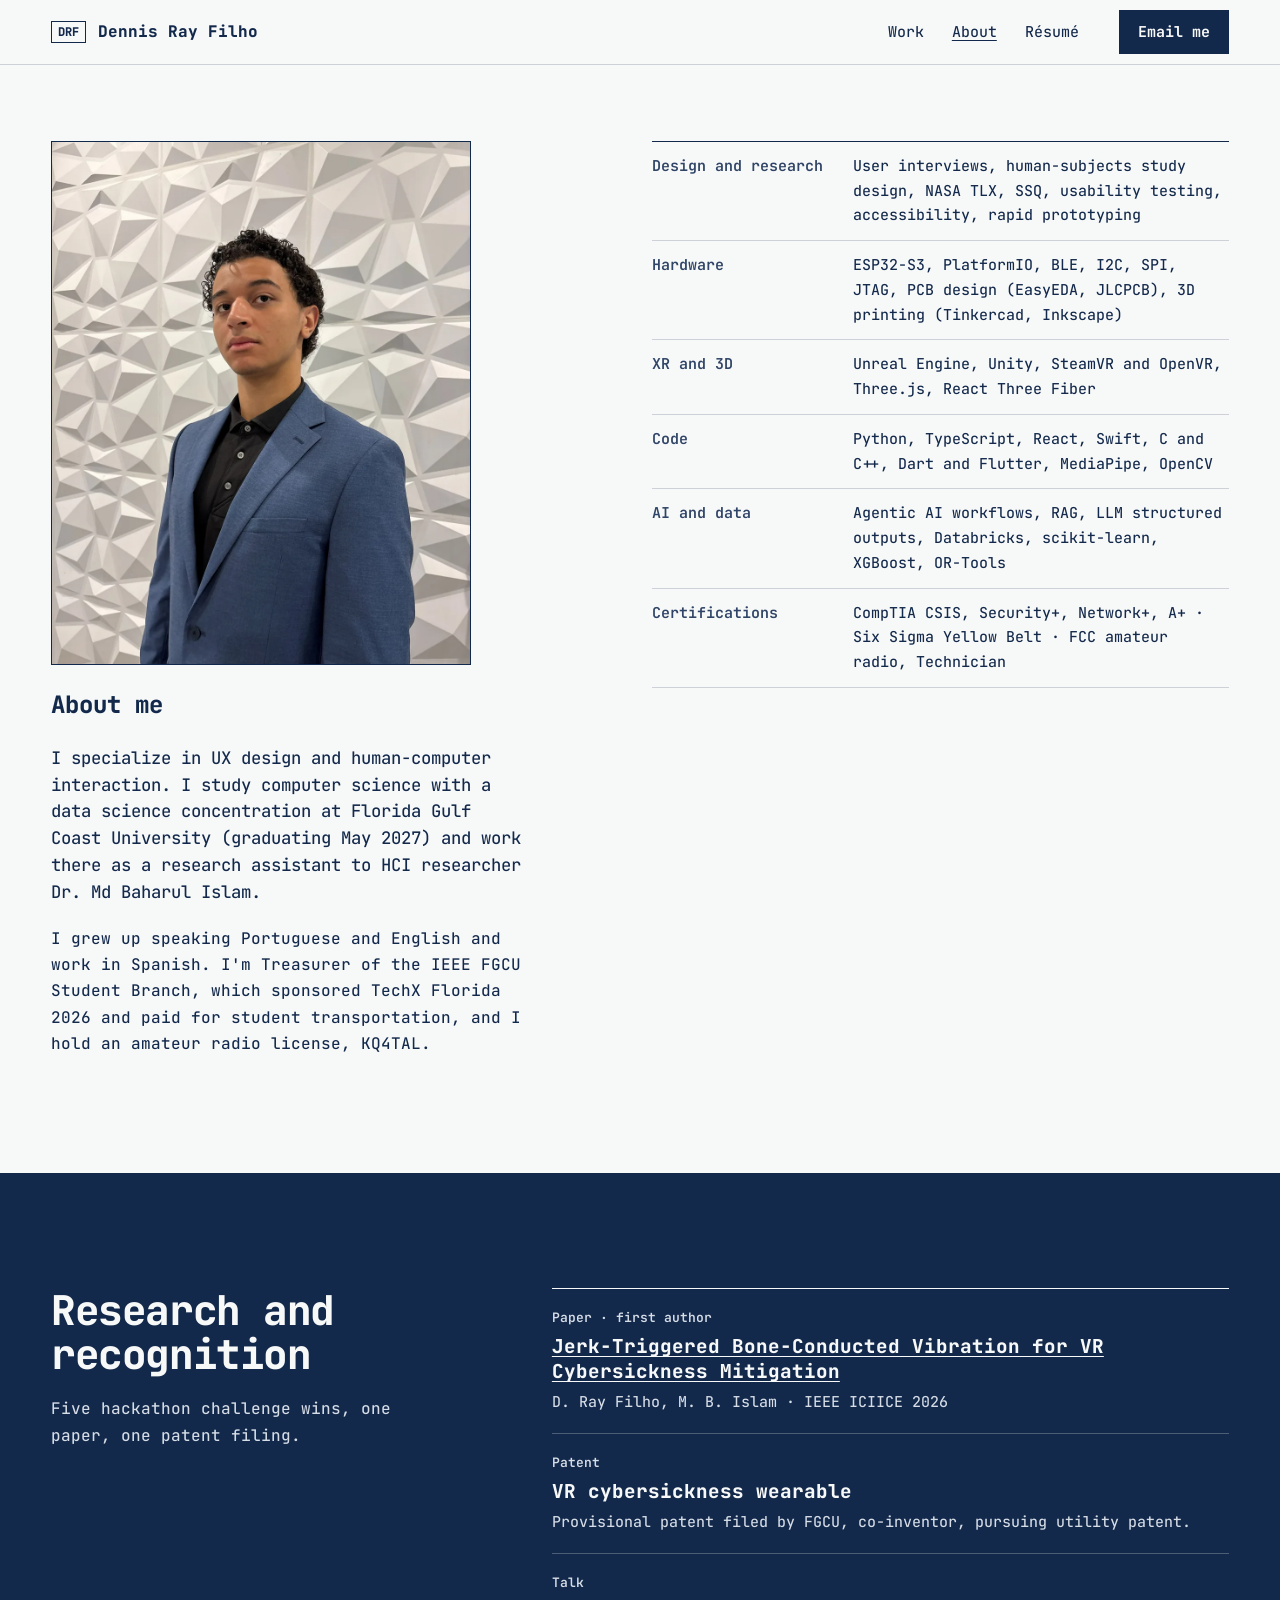
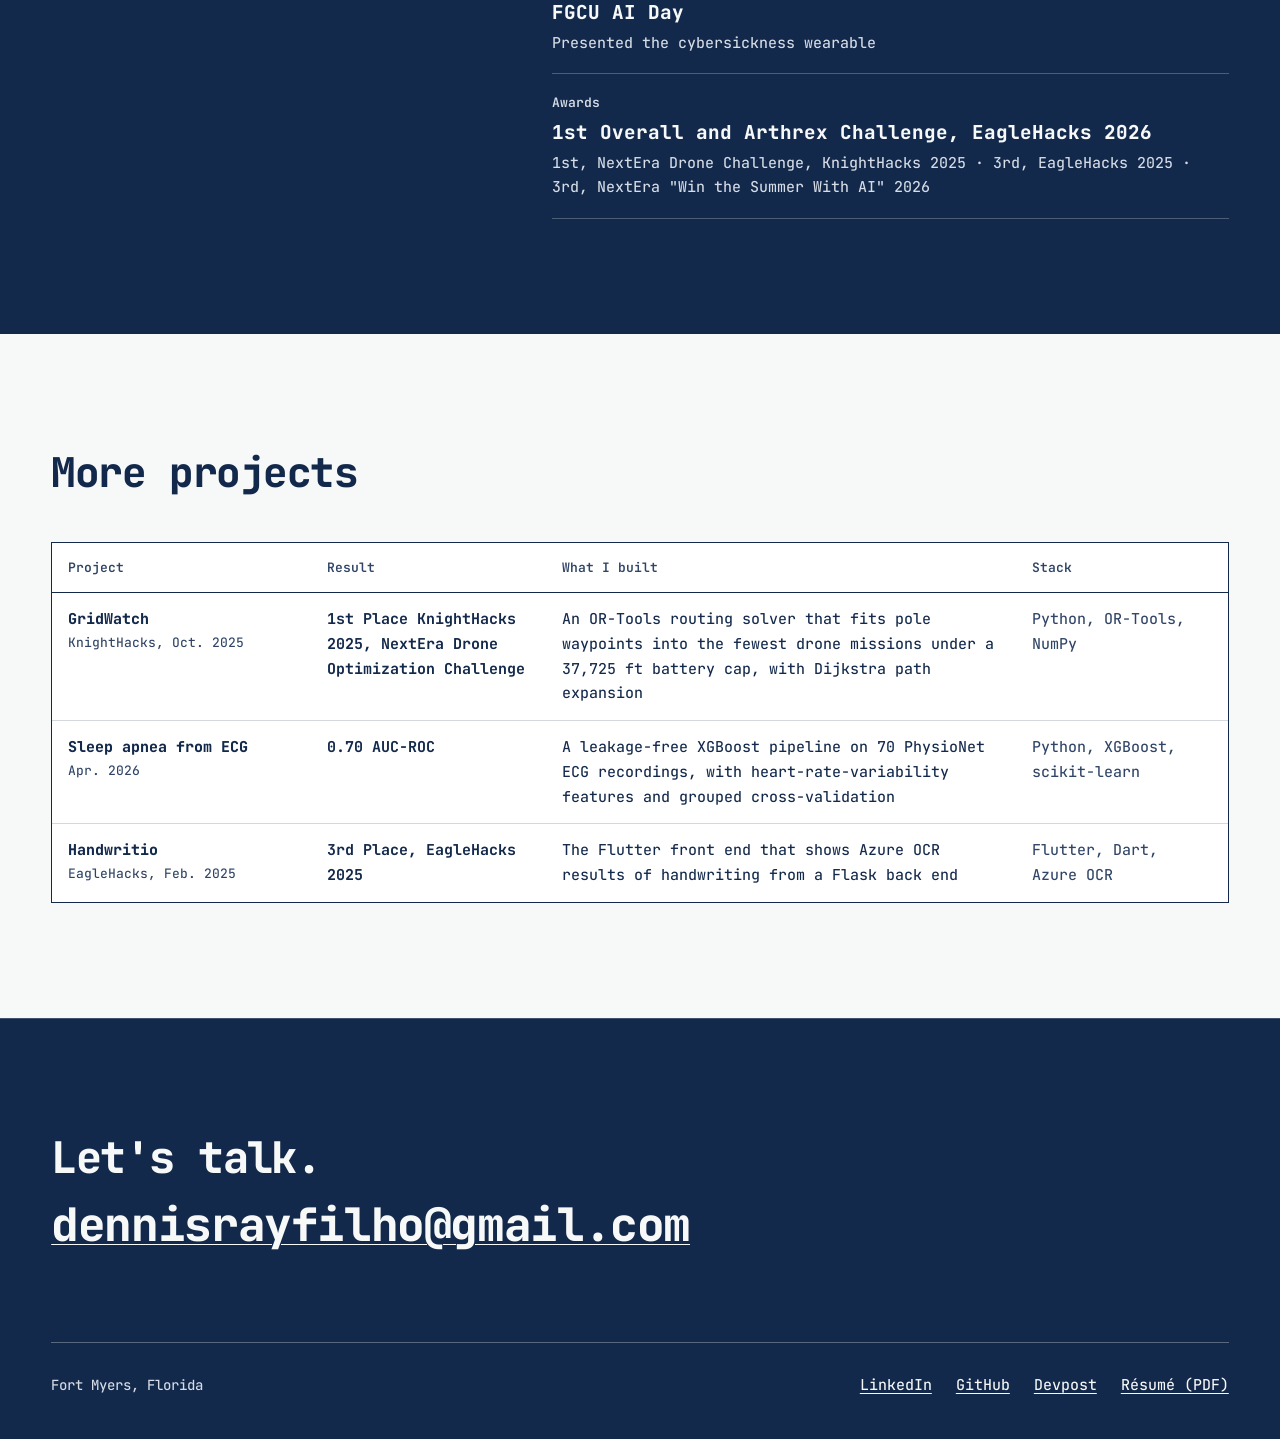
==== commit 6dda9e1d: "Remove 'open to relocating' from site footers Co-Authored-By: Claude Opus 5.5 <noreply@anthropic.com" ====
--- a/about.html
+++ b/about.html
@@ -93,7 +93,7 @@
     <h2 id="contact-h" class="foot__h">Let's talk.</h2>
     <a class="foot__mail" href="mailto:dennisrayfilho@gmail.com">dennisrayfilho@gmail.com</a>
     <div class="foot__row">
-      <p>Fort Myers, Florida · open to relocating</p>
+      <p>Fort Myers, Florida</p>
       <ul>
         <li><a href="https://www.linkedin.com/in/dennis-ray-filho-09258727b">LinkedIn</a></li>
         <li><a href="https://github.com/dennisr7">GitHub</a></li>
